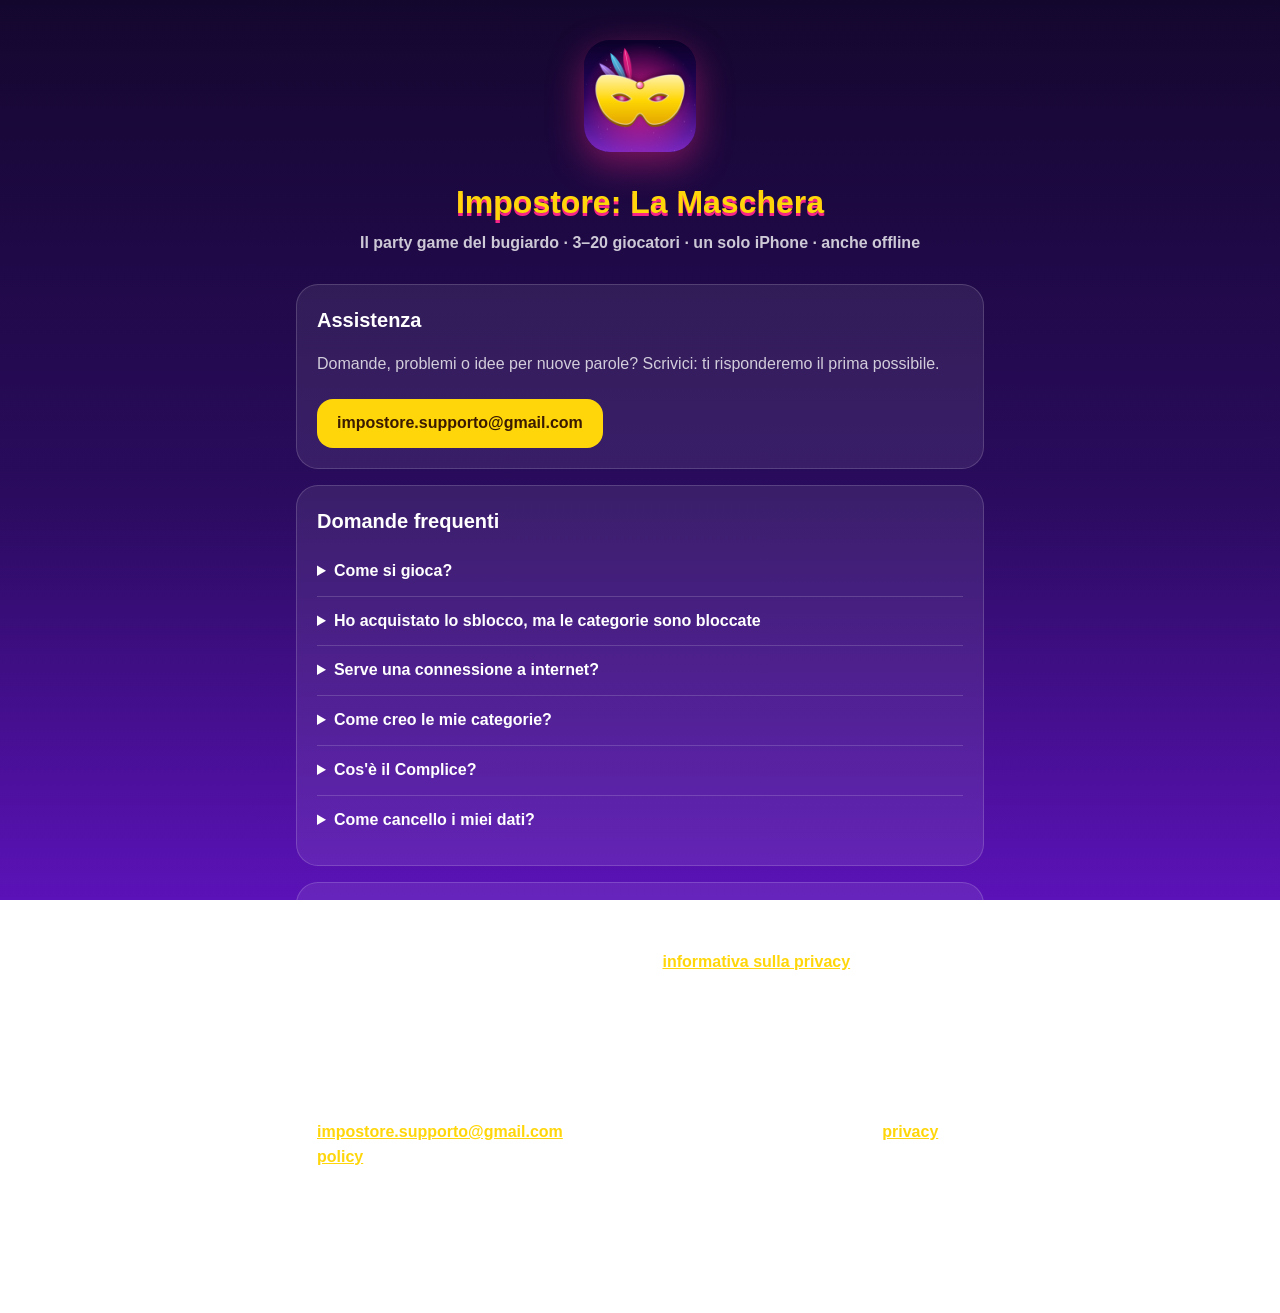
==== index.html @ b66f3663 "Sito di supporto e privacy di Impostore: La Maschera" ====
<!DOCTYPE html>
<html lang="it">
<head>
  <meta charset="utf-8">
  <meta name="viewport" content="width=device-width, initial-scale=1">
  <title>Impostore: La Maschera – Supporto</title>
  <meta name="description" content="Assistenza per Impostore: La Maschera, il party game del bugiardo.">
  <link rel="icon" href="icon.png">
  <link rel="stylesheet" href="style.css">
</head>
<body>
<main>
  <header>
    <img src="icon.png" alt="Icona di Impostore: La Maschera">
    <h1>Impostore: La Maschera</h1>
    <p class="tagline">Il party game del bugiardo · 3–20 giocatori · un solo iPhone · anche offline</p>
  </header>

  <section>
    <h2>Assistenza</h2>
    <p>Domande, problemi o idee per nuove parole? Scrivici: ti risponderemo il prima possibile.</p>
    <a class="button" href="mailto:impostore.supporto@gmail.com?subject=Impostore%3A%20La%20Maschera">impostore.supporto@gmail.com</a>
  </section>

  <section>
    <h2>Domande frequenti</h2>
    <details>
      <summary>Come si gioca?</summary>
      <p>Passatevi il telefono: ognuno scopre in segreto la propria carta. Tutti ricevono la stessa parola segreta, tranne l'impostore. A turno ognuno dice una parola collegata, poi votate chi secondo voi è l'impostore. Se lo scoprite, può ancora vincere indovinando la parola!</p>
    </details>
    <details>
      <summary>Ho acquistato lo sblocco, ma le categorie sono bloccate</summary>
      <p>Apri <strong>Info e privacy</strong> dalla schermata iniziale e tocca <strong>Ripristina acquisti</strong>, usando lo stesso Apple Account con cui hai acquistato.</p>
    </details>
    <details>
      <summary>Serve una connessione a internet?</summary>
      <p>No: il gioco funziona completamente offline. La connessione serve solo per acquistare o ripristinare lo sblocco.</p>
    </details>
    <details>
      <summary>Come creo le mie categorie?</summary>
      <p>Con lo sblocco completo: tocca <strong>Gioca</strong>, poi <strong>Crea e modifica le tue categorie</strong>. Scrivi almeno 5 parole, una per riga.</p>
    </details>
    <details>
      <summary>Cos'è il Complice?</summary>
      <p>Una modalità extra che attivi nelle opzioni (da 5 giocatori): un giocatore conosce la parola e sa chi è l'impostore, e vince insieme a lui se non viene scoperto.</p>
    </details>
    <details>
      <summary>Come cancello i miei dati?</summary>
      <p>Tutto resta solo sul tuo dispositivo: eliminando l'app si cancellano nomi, impostazioni, punteggi e categorie create. Non raccogliamo alcun dato.</p>
    </details>
  </section>

  <section>
    <h2>Privacy</h2>
    <p>Non raccogliamo nessun dato personale. Leggi l'<a href="privacy.html">informativa sulla privacy</a>.</p>
  </section>

  <section>
    <h2>English</h2>
    <p>Impostore: La Maschera is an Italian party game. For support, write to <a href="mailto:impostore.supporto@gmail.com">impostore.supporto@gmail.com</a>. We don't collect any personal data: see our <a href="privacy.html">privacy policy</a>.</p>
  </section>

  <footer>© 2026 Impostore: La Maschera</footer>
</main>
</body>
</html>
---- style.css ----
:root {
  --night: #14072e;
  --purple: #5b12b8;
  --gold: #ffd60a;
  --pink: #f72585;
  --text: #ffffff;
  --muted: rgba(255, 255, 255, 0.78);
  --card: rgba(255, 255, 255, 0.08);
  --border: rgba(255, 255, 255, 0.16);
}
* { box-sizing: border-box; }
body {
  margin: 0;
  min-height: 100vh;
  background: linear-gradient(180deg, var(--night) 0%, #2a0b5e 55%, var(--purple) 100%) fixed;
  color: var(--text);
  font-family: ui-rounded, "SF Pro Rounded", -apple-system, BlinkMacSystemFont, "Segoe UI", Roboto, sans-serif;
  line-height: 1.55;
}
main { max-width: 720px; margin: 0 auto; padding: 40px 16px 56px; }
header { text-align: center; margin-bottom: 28px; }
header img { width: 112px; height: 112px; border-radius: 26px; box-shadow: 0 12px 36px rgba(247, 37, 133, 0.45); }
h1 { font-size: 2rem; font-weight: 900; margin: 18px 0 4px; color: var(--gold); text-shadow: 0 3px 0 var(--pink); }
h2 { font-size: 1.25rem; font-weight: 800; margin: 0 0 10px; }
.tagline { color: var(--muted); margin: 0; font-weight: 600; }
section { background: var(--card); border: 1px solid var(--border); border-radius: 22px; padding: 20px; margin: 16px 0; }
p, li { color: var(--muted); }
strong { color: var(--text); }
a { color: var(--gold); font-weight: 700; }
.button {
  display: inline-block; margin-top: 6px; padding: 12px 20px; border-radius: 16px;
  background: var(--gold); color: #3a1a00; text-decoration: none; font-weight: 900;
}
details { border-top: 1px solid var(--border); padding: 12px 0; }
details:first-of-type { border-top: none; }
summary { cursor: pointer; font-weight: 800; color: var(--text); }
footer { text-align: center; color: rgba(255, 255, 255, 0.55); font-size: 0.9rem; margin-top: 28px; }
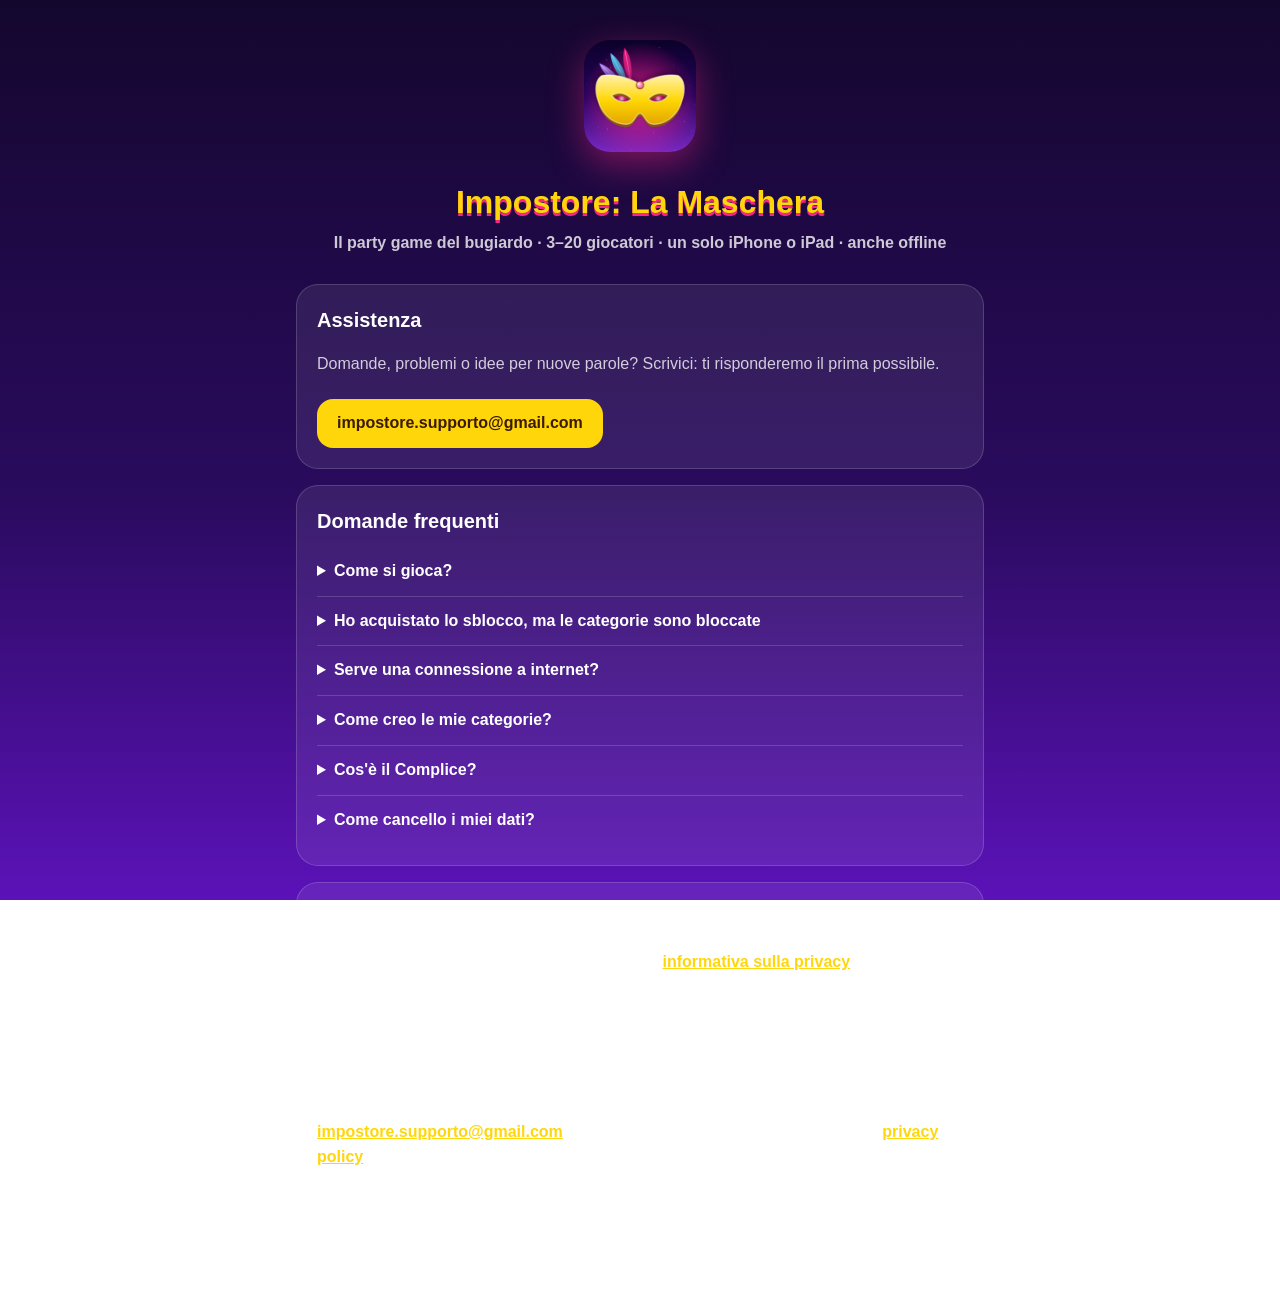
==== commit 77515e0c: "Sito: il gioco è disponibile anche su iPad - "un solo iPhone o iPad" e "Passatevi il telefono (o l'i" ====
--- a/index.html
+++ b/index.html
@@ -13,7 +13,7 @@
   <header>
     <img src="icon.png" alt="Icona di Impostore: La Maschera">
     <h1>Impostore: La Maschera</h1>
-    <p class="tagline">Il party game del bugiardo · 3–20 giocatori · un solo iPhone · anche offline</p>
+    <p class="tagline">Il party game del bugiardo · 3–20 giocatori · un solo iPhone o iPad · anche offline</p>
   </header>
 
   <section>
@@ -26,7 +26,7 @@
     <h2>Domande frequenti</h2>
     <details>
       <summary>Come si gioca?</summary>
-      <p>Passatevi il telefono: ognuno scopre in segreto la propria carta. Tutti ricevono la stessa parola segreta, tranne l'impostore. A turno ognuno dice una parola collegata, poi votate chi secondo voi è l'impostore. Se lo scoprite, può ancora vincere indovinando la parola!</p>
+      <p>Passatevi il telefono (o l'iPad): ognuno scopre in segreto la propria carta. Tutti ricevono la stessa parola segreta, tranne l'impostore. A turno ognuno dice una parola collegata, poi votate chi secondo voi è l'impostore. Se lo scoprite, può ancora vincere indovinando la parola!</p>
     </details>
     <details>
       <summary>Ho acquistato lo sblocco, ma le categorie sono bloccate</summary>
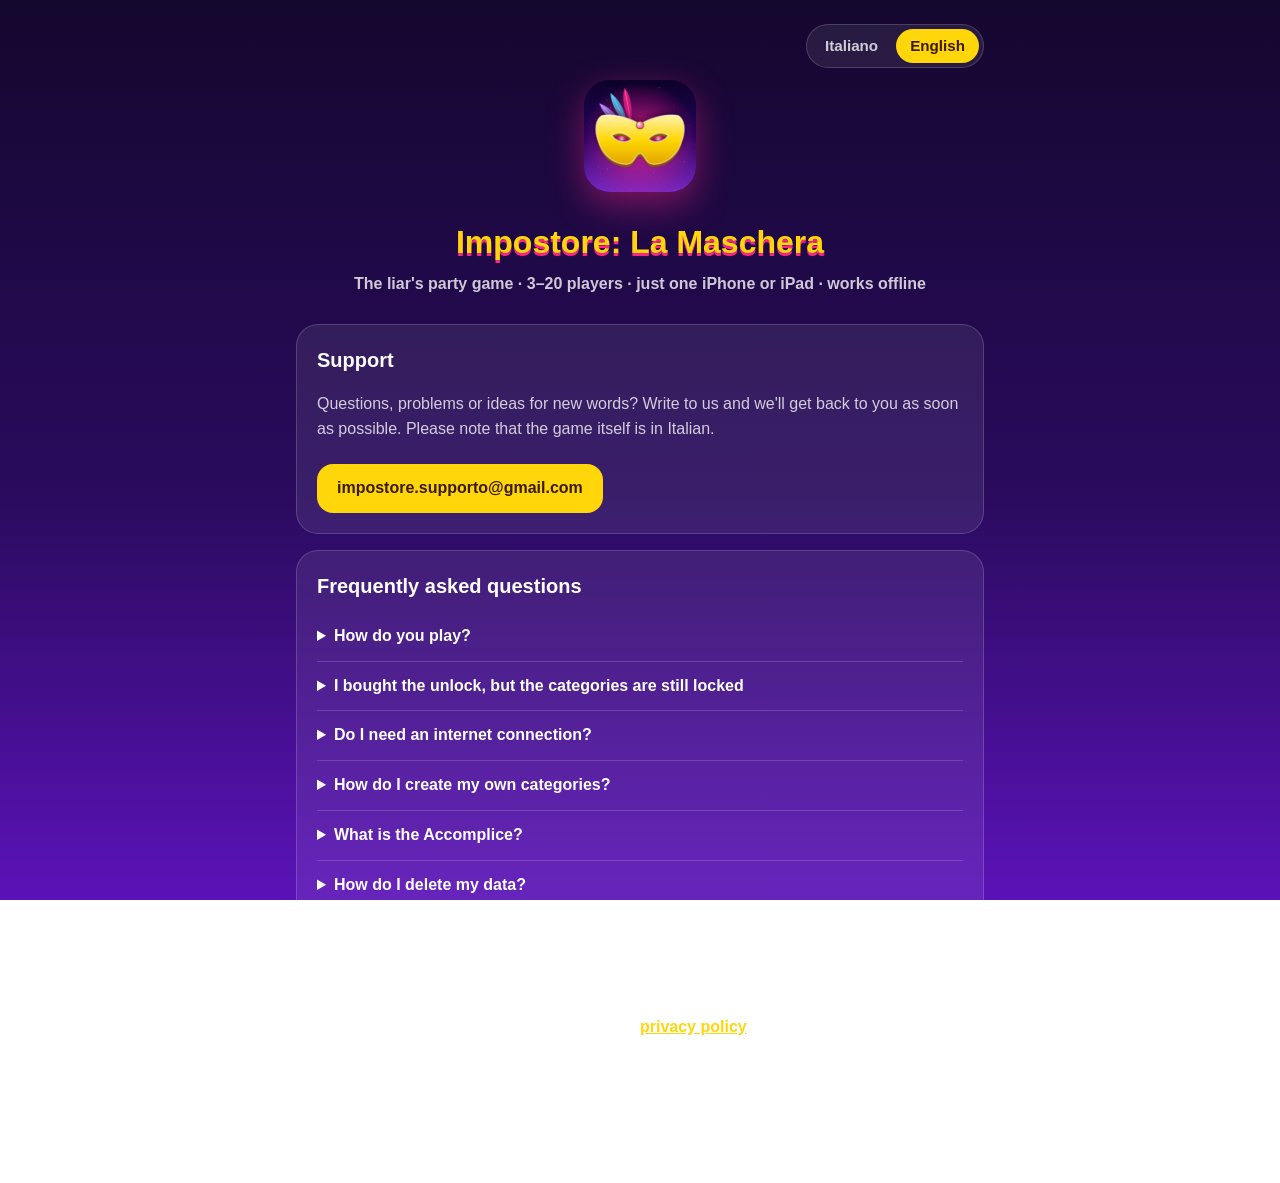
==== commit d106bdc7: "Sito: selettore Italiano/English e privacy a domande frequenti - tolte le card "English": ogni pagin" ====
--- a/index.html
+++ b/index.html
@@ -1,64 +1,131 @@
 <!DOCTYPE html>
-<html lang="it">
+<html lang="it" data-lang-current="it"
+      data-title-it="Impostore: La Maschera – Supporto"
+      data-title-en="Impostore: La Maschera – Support">
 <head>
   <meta charset="utf-8">
   <meta name="viewport" content="width=device-width, initial-scale=1">
   <title>Impostore: La Maschera – Supporto</title>
-  <meta name="description" content="Assistenza per Impostore: La Maschera, il party game del bugiardo.">
+  <script>
+    /* Lingua scelta prima di disegnare la pagina, senza sfarfallii (vedi lang.js). */
+    (function () {
+      var root = document.documentElement, lang = "";
+      try { lang = new URLSearchParams(window.location.search).get("lang") || localStorage.getItem("impostore-lang") || ""; } catch (e) {}
+      if (lang !== "it" && lang !== "en") {
+        var browser = (navigator.languages && navigator.languages[0]) || navigator.language || "it";
+        lang = browser.toLowerCase().indexOf("it") === 0 ? "it" : "en";
+      }
+      root.setAttribute("data-lang-current", lang);
+      root.lang = lang;
+      root.className += " js";
+      var title = root.getAttribute("data-title-" + lang);
+      if (title) document.title = title;
+    })();
+  </script>
+  <meta name="description" content="Assistenza per Impostore: La Maschera, il party game del bugiardo. Support for Impostore: La Maschera, the liar's party game.">
   <link rel="icon" href="icon.png">
   <link rel="stylesheet" href="style.css">
+  <script src="lang.js" defer></script>
 </head>
 <body>
 <main>
+  <div class="lang-bar">
+    <div class="lang-switch" role="group" aria-label="Lingua / Language">
+      <button type="button" data-set-lang="it" lang="it" aria-pressed="true">Italiano</button>
+      <button type="button" data-set-lang="en" lang="en" aria-pressed="false">English</button>
+    </div>
+  </div>
+
   <header>
     <img src="icon.png" alt="Icona di Impostore: La Maschera">
     <h1>Impostore: La Maschera</h1>
-    <p class="tagline">Il party game del bugiardo · 3–20 giocatori · un solo iPhone o iPad · anche offline</p>
+    <p class="tagline" data-lang="it">Il party game del bugiardo · 3–20 giocatori · un solo iPhone o iPad · anche offline</p>
+    <p class="tagline" data-lang="en">The liar's party game · 3–20 players · just one iPhone or iPad · works offline</p>
   </header>
 
-  <section>
-    <h2>Assistenza</h2>
-    <p>Domande, problemi o idee per nuove parole? Scrivici: ti risponderemo il prima possibile.</p>
-    <a class="button" href="mailto:impostore.supporto@gmail.com?subject=Impostore%3A%20La%20Maschera">impostore.supporto@gmail.com</a>
-  </section>
+  <!-- Italiano -->
+  <div data-lang="it" lang="it">
+    <section>
+      <h2>Assistenza</h2>
+      <p>Domande, problemi o idee per nuove parole? Scrivici: ti risponderemo il prima possibile.</p>
+      <a class="button" href="mailto:impostore.supporto@gmail.com?subject=Impostore%3A%20La%20Maschera">impostore.supporto@gmail.com</a>
+    </section>
 
-  <section>
-    <h2>Domande frequenti</h2>
-    <details>
-      <summary>Come si gioca?</summary>
-      <p>Passatevi il telefono (o l'iPad): ognuno scopre in segreto la propria carta. Tutti ricevono la stessa parola segreta, tranne l'impostore. A turno ognuno dice una parola collegata, poi votate chi secondo voi è l'impostore. Se lo scoprite, può ancora vincere indovinando la parola!</p>
-    </details>
-    <details>
-      <summary>Ho acquistato lo sblocco, ma le categorie sono bloccate</summary>
-      <p>Apri <strong>Info e privacy</strong> dalla schermata iniziale e tocca <strong>Ripristina acquisti</strong>, usando lo stesso Apple Account con cui hai acquistato.</p>
-    </details>
-    <details>
-      <summary>Serve una connessione a internet?</summary>
-      <p>No: il gioco funziona completamente offline. La connessione serve solo per acquistare o ripristinare lo sblocco.</p>
-    </details>
-    <details>
-      <summary>Come creo le mie categorie?</summary>
-      <p>Con lo sblocco completo: tocca <strong>Gioca</strong>, poi <strong>Crea e modifica le tue categorie</strong>. Scrivi almeno 5 parole, una per riga.</p>
-    </details>
-    <details>
-      <summary>Cos'è il Complice?</summary>
-      <p>Una modalità extra che attivi nelle opzioni (da 5 giocatori): un giocatore conosce la parola e sa chi è l'impostore, e vince insieme a lui se non viene scoperto.</p>
-    </details>
-    <details>
-      <summary>Come cancello i miei dati?</summary>
-      <p>Tutto resta solo sul tuo dispositivo: eliminando l'app si cancellano nomi, impostazioni, punteggi e categorie create. Non raccogliamo alcun dato.</p>
-    </details>
-  </section>
+    <section>
+      <h2>Domande frequenti</h2>
+      <details>
+        <summary>Come si gioca?</summary>
+        <p>Passatevi il telefono (o l'iPad): ognuno scopre in segreto la propria carta. Tutti ricevono la stessa parola segreta, tranne l'impostore. A turno ognuno dice una parola collegata, poi votate chi secondo voi è l'impostore. Se lo scoprite, può ancora vincere indovinando la parola!</p>
+      </details>
+      <details>
+        <summary>Ho acquistato lo sblocco, ma le categorie sono bloccate</summary>
+        <p>Apri <strong>Info e privacy</strong> dalla schermata iniziale e tocca <strong>Ripristina acquisti</strong>, usando lo stesso Apple Account con cui hai acquistato.</p>
+      </details>
+      <details>
+        <summary>Serve una connessione a internet?</summary>
+        <p>No: il gioco funziona completamente offline. La connessione serve solo per acquistare o ripristinare lo sblocco.</p>
+      </details>
+      <details>
+        <summary>Come creo le mie categorie?</summary>
+        <p>Con lo sblocco completo: tocca <strong>Gioca</strong>, poi <strong>Crea e modifica le tue categorie</strong>. Scrivi almeno 5 parole, una per riga.</p>
+      </details>
+      <details>
+        <summary>Cos'è il Complice?</summary>
+        <p>Una modalità extra che attivi nelle opzioni (da 5 giocatori): un giocatore conosce la parola e sa chi è l'impostore, e vince insieme a lui se non viene scoperto.</p>
+      </details>
+      <details>
+        <summary>Come cancello i miei dati?</summary>
+        <p>Tutto resta solo sul tuo dispositivo: eliminando l'app si cancellano nomi, impostazioni, punteggi e categorie create. Non raccogliamo alcun dato.</p>
+      </details>
+    </section>
 
-  <section>
-    <h2>Privacy</h2>
-    <p>Non raccogliamo nessun dato personale. Leggi l'<a href="privacy.html">informativa sulla privacy</a>.</p>
-  </section>
+    <section>
+      <h2>Privacy</h2>
+      <p>Non raccogliamo nessun dato personale. Leggi l'<a href="privacy.html">informativa sulla privacy</a>.</p>
+    </section>
+  </div>
 
-  <section>
-    <h2>English</h2>
-    <p>Impostore: La Maschera is an Italian party game. For support, write to <a href="mailto:impostore.supporto@gmail.com">impostore.supporto@gmail.com</a>. We don't collect any personal data: see our <a href="privacy.html">privacy policy</a>.</p>
-  </section>
+  <!-- English -->
+  <div data-lang="en" lang="en">
+    <section>
+      <h2>Support</h2>
+      <p>Questions, problems or ideas for new words? Write to us and we'll get back to you as soon as possible. Please note that the game itself is in Italian.</p>
+      <a class="button" href="mailto:impostore.supporto@gmail.com?subject=Impostore%3A%20La%20Maschera">impostore.supporto@gmail.com</a>
+    </section>
+
+    <section>
+      <h2>Frequently asked questions</h2>
+      <details>
+        <summary>How do you play?</summary>
+        <p>Pass the phone (or the iPad) around: everyone secretly looks at their own card. Everybody gets the same secret word, except the impostor. Taking turns, each player says one related word, then you all vote on who you think the impostor is. If you catch them, they can still win by guessing the word!</p>
+      </details>
+      <details>
+        <summary>I bought the unlock, but the categories are still locked</summary>
+        <p>Open <strong>Info e privacy</strong> from the home screen and tap <strong>Ripristina acquisti</strong> (Restore Purchases), using the same Apple Account you made the purchase with.</p>
+      </details>
+      <details>
+        <summary>Do I need an internet connection?</summary>
+        <p>No: the game works completely offline. You only need a connection to buy or restore the unlock.</p>
+      </details>
+      <details>
+        <summary>How do I create my own categories?</summary>
+        <p>With the full unlock: tap <strong>Gioca</strong> (Play), then <strong>Crea e modifica le tue categorie</strong> (Create and edit your categories). Write at least 5 words, one per line.</p>
+      </details>
+      <details>
+        <summary>What is the Accomplice?</summary>
+        <p>An extra mode you can turn on in the options (from 5 players): one player knows the word and who the impostor is, and wins together with them if they aren't caught.</p>
+      </details>
+      <details>
+        <summary>How do I delete my data?</summary>
+        <p>Everything stays on your device only: deleting the app removes names, settings, scores and the categories you created. We don't collect any data.</p>
+      </details>
+    </section>
+
+    <section>
+      <h2>Privacy</h2>
+      <p>We don't collect any personal data. Read our <a href="privacy.html">privacy policy</a>.</p>
+    </section>
+  </div>
 
   <footer>© 2026 Impostore: La Maschera</footer>
 </main>
--- a/style.css
+++ b/style.css
@@ -35,3 +35,25 @@
 details:first-of-type { border-top: none; }
 summary { cursor: pointer; font-weight: 800; color: var(--text); }
 footer { text-align: center; color: rgba(255, 255, 255, 0.55); font-size: 0.9rem; margin-top: 28px; }
+
+/* Lingua: si vede solo quella scelta (vedi lang.js). */
+html[data-lang-current="it"] [data-lang="en"],
+html[data-lang-current="en"] [data-lang="it"] { display: none !important; }
+
+/* Selettore Italiano / English */
+.lang-bar { display: flex; justify-content: flex-end; margin: -16px 0 12px; }
+.lang-switch {
+  display: none; /* senza JavaScript la pagina resta in italiano */
+  gap: 4px; padding: 4px; border-radius: 999px;
+  background: var(--card); border: 1px solid var(--border);
+}
+.js .lang-switch { display: inline-flex; }
+.lang-switch button {
+  appearance: none; -webkit-appearance: none; border: 0; cursor: pointer;
+  padding: 8px 14px; border-radius: 999px;
+  background: transparent; color: var(--muted);
+  font: inherit; font-size: 0.95rem; font-weight: 800; line-height: 1.2;
+}
+.lang-switch button:hover { color: var(--text); }
+.lang-switch button[aria-pressed="true"] { background: var(--gold); color: #3a1a00; }
+.lang-switch button:focus-visible { outline: 2px solid var(--gold); outline-offset: 2px; }
